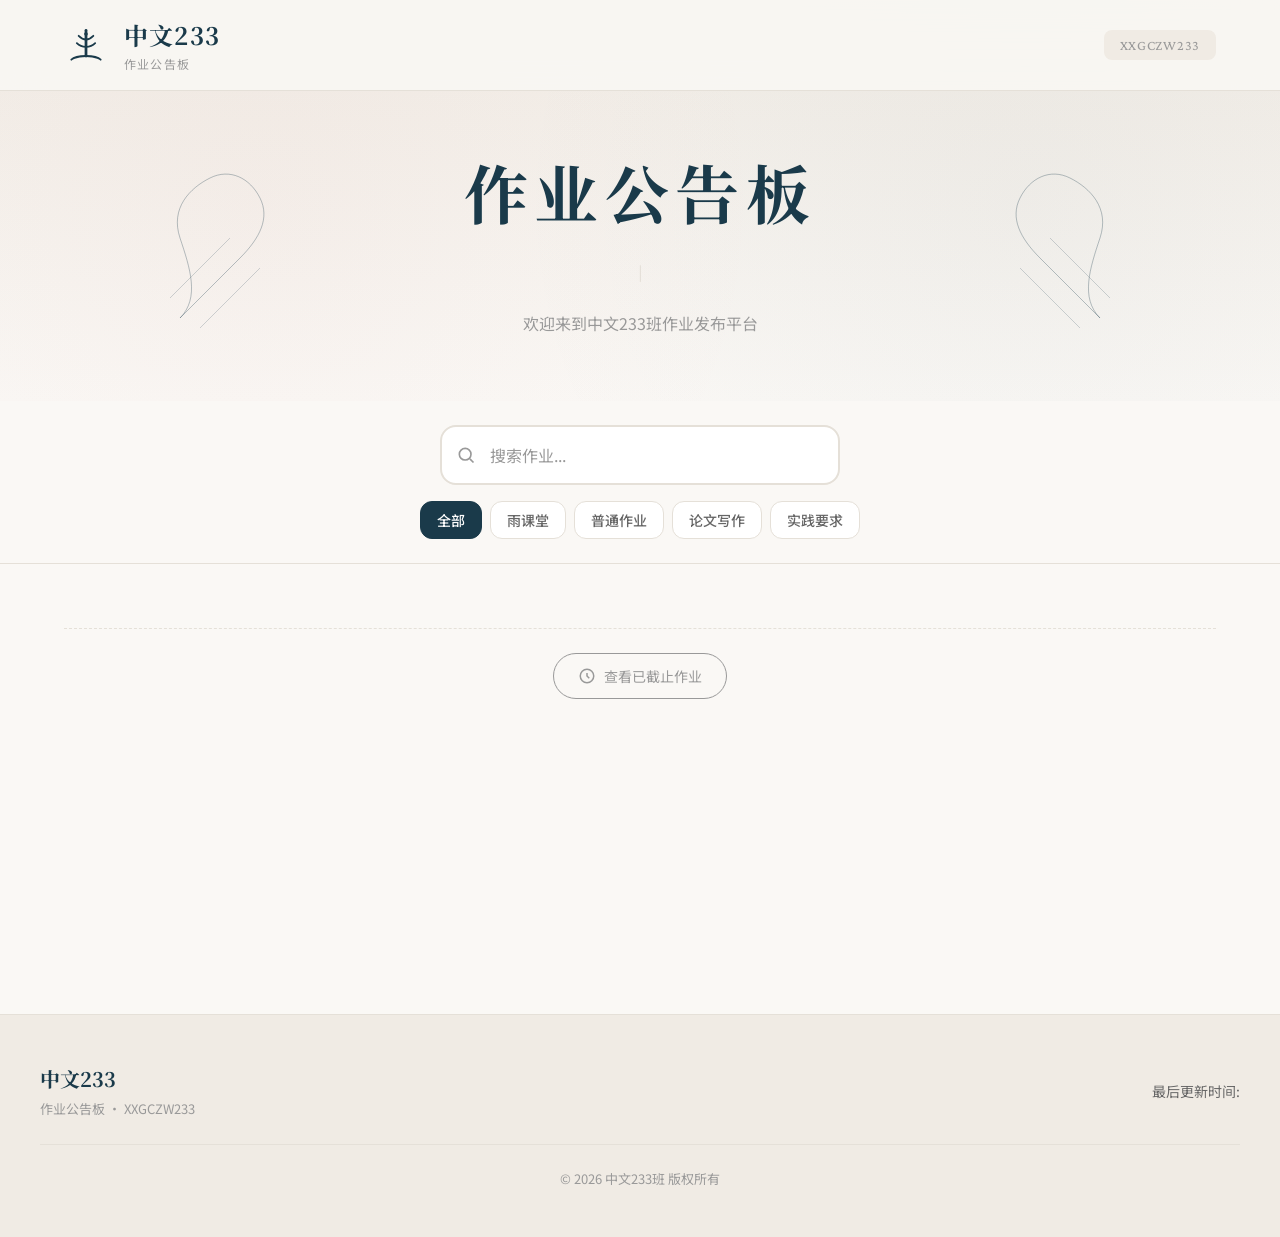
==== index.html @ ffeae6f3 "fix: change second hw014 to hw015 to avoid duplicate ID" ====
<!DOCTYPE html>
<html lang="zh-CN">
<head>
  <meta charset="UTF-8">
  <meta name="viewport" content="width=device-width, initial-scale=1.0">
  <title>作业公告板 | 中文233</title>
  <meta name="description" content="中文233班作业发布平台，欢迎同学们随时查看各科作业">

  <!-- Fonts -->
  <link rel="preconnect" href="https://fonts.googleapis.com">
  <link rel="preconnect" href="https://fonts.gstatic.com" crossorigin>
  <link href="https://fonts.googleapis.com/css2?family=Crimson+Pro:wght@400;600;700&family=Noto+Sans+SC:wght@400;500;700&family=Noto+Serif+SC:wght@400;600;700&display=swap" rel="stylesheet">

  <!-- Styles -->
  <link rel="stylesheet" href="styles.css?v=20260414">
</head>
<body>
  <!-- Header -->
  <header class="header">
    <div class="header-content">
      <div class="logo">
        <svg class="logo-icon" viewBox="0 0 48 48" fill="none" xmlns="http://www.w3.org/2000/svg">
          <path d="M8 40C8 40 12 36 24 36C36 36 40 40 40 40" stroke="currentColor" stroke-width="2" stroke-linecap="round"/>
          <path d="M24 8V36" stroke="currentColor" stroke-width="3" stroke-linecap="round"/>
          <path d="M16 14C16 14 20 18 24 18C28 18 32 14 32 14" stroke="currentColor" stroke-width="2" stroke-linecap="round"/>
          <path d="M14 22C14 22 18 26 24 26C30 26 34 22 34 22" stroke="currentColor" stroke-width="2" stroke-linecap="round"/>
          <circle cx="24" cy="12" r="2" fill="currentColor"/>
        </svg>
        <div class="logo-text">
          <span class="logo-title">中文233</span>
          <span class="logo-subtitle">作业公告板</span>
        </div>
      </div>
      <div class="header-right">
        <span class="site-suffix">XXGCZW233</span>
      </div>
    </div>
  </header>

  <!-- Hero Section -->
  <section class="hero">
    <div class="hero-bg">
      <div class="hero-pattern"></div>
    </div>
    <div class="hero-content">
      <div class="hero-decoration left">
        <svg viewBox="0 0 120 200" fill="none" xmlns="http://www.w3.org/2000/svg">
          <path d="M20 180C40 160 60 140 80 120C100 100 110 80 100 60C90 40 70 30 50 40C30 50 10 70 20 100C30 130 40 160 20 180Z" stroke="currentColor" stroke-width="1" opacity="0.3"/>
          <path d="M40 190C60 170 80 150 100 130" stroke="currentColor" stroke-width="1" opacity="0.2"/>
          <path d="M10 160C30 140 50 120 70 100" stroke="currentColor" stroke-width="1" opacity="0.2"/>
        </svg>
      </div>
      <div class="hero-text">
        <h1 class="hero-title">作业公告板</h1>
        <p class="hero-subtitle">
          <span class="current-date" id="currentDate"></span>
          <span class="divider">|</span>
          <span class="current-weekday" id="currentWeekday"></span>
        </p>
        <p class="hero-welcome">欢迎来到中文233班作业发布平台</p>
      </div>
      <div class="hero-decoration right">
        <svg viewBox="0 0 120 200" fill="none" xmlns="http://www.w3.org/2000/svg">
          <path d="M100 180C80 160 60 140 40 120C20 100 10 80 20 60C30 40 50 30 70 40C90 50 110 70 100 100C90 130 80 160 100 180Z" stroke="currentColor" stroke-width="1" opacity="0.3"/>
          <path d="M80 190C60 170 40 150 20 130" stroke="currentColor" stroke-width="1" opacity="0.2"/>
          <path d="M110 160C90 140 70 120 50 100" stroke="currentColor" stroke-width="1" opacity="0.2"/>
        </svg>
      </div>
    </div>
  </section>

  <!-- Filter Bar -->
  <section class="filter-section">
    <div class="filter-container">
      <div class="search-box">
        <svg class="search-icon" viewBox="0 0 24 24" fill="none" stroke="currentColor" stroke-width="2">
          <circle cx="11" cy="11" r="7"/>
          <path d="M21 21l-4.35-4.35"/>
        </svg>
        <input type="text" id="searchInput" placeholder="搜索作业..." autocomplete="off">
        <button class="search-clear" id="searchClear" aria-label="清除搜索">
          <svg viewBox="0 0 24 24" fill="none" stroke="currentColor" stroke-width="2">
            <path d="M18 6L6 18M6 6l12 12"/>
          </svg>
        </button>
      </div>
      <div class="filter-buttons" id="filterButtons">
        <button class="filter-btn active" data-filter="all">全部</button>
        <button class="filter-btn" data-filter="雨课堂">雨课堂</button>
        <button class="filter-btn" data-filter="普通作业">普通作业</button>
        <button class="filter-btn" data-filter="论文写作">论文写作</button>
        <button class="filter-btn" data-filter="实践要求">实践要求</button>
      </div>
    </div>
  </section>

  <!-- Homework Grid -->
  <main class="main-content">
    <div class="homework-grid" id="homeworkGrid">
      <!-- Homework cards will be injected here -->
    </div>

    <!-- Show Expired Button -->
    <div class="show-expired-container">
      <button class="show-expired-btn" id="showExpiredBtn">
        <svg viewBox="0 0 24 24" fill="none" stroke="currentColor" stroke-width="2">
          <path d="M12 8v4l3 3m6-3a9 9 0 11-18 0 9 9 0 0118 0z"/>
        </svg>
        <span>查看已截止作业</span>
      </button>
    </div>

    <!-- Empty State -->
    <div class="empty-state" id="emptyState" style="display: none;">
      <svg class="empty-illustration" viewBox="0 0 200 200" fill="none" xmlns="http://www.w3.org/2000/svg">
        <circle cx="100" cy="100" r="80" stroke="currentColor" stroke-width="2" opacity="0.2"/>
        <path d="M70 90C70 90 85 80 100 80C115 80 130 90 130 90" stroke="currentColor" stroke-width="2" stroke-linecap="round" opacity="0.4"/>
        <circle cx="75" cy="110" r="5" fill="currentColor" opacity="0.3"/>
        <circle cx="125" cy="110" r="5" fill="currentColor" opacity="0.3"/>
        <path d="M80 140C80 140 90 150 100 150C110 150 120 140 120 140" stroke="currentColor" stroke-width="2" stroke-linecap="round" opacity="0.3"/>
        <path d="M60 70L65 60M140 70L135 60" stroke="currentColor" stroke-width="2" stroke-linecap="round" opacity="0.2"/>
      </svg>
      <h3 class="empty-title">暂无作业</h3>
      <p class="empty-text">当前没有符合筛选条件的作业</p>
    </div>

    <!-- Loading State -->
    <div class="loading-state" id="loadingState">
      <div class="skeleton-grid">
        <div class="skeleton-card"></div>
        <div class="skeleton-card"></div>
        <div class="skeleton-card"></div>
      </div>
    </div>
  </main>

  <!-- Footer -->
  <footer class="footer">
    <div class="footer-content">
      <div class="footer-main">
        <div class="footer-brand">
          <span class="footer-logo">中文233</span>
          <span class="footer-tagline">作业公告板 · XXGCZW233</span>
        </div>
        <div class="footer-info">
          <p>最后更新时间: <span id="lastUpdated"></span></p>
        </div>
      </div>
      <div class="footer-bottom">
        <p>© 2026 中文233班 版权所有</p>
      </div>
    </div>
  </footer>

  <!-- Homework Detail Modal -->
  <div class="modal-overlay" id="modalOverlay">
    <div class="modal" id="homeworkModal">
      <button class="modal-close" id="modalClose" aria-label="关闭">
        <svg viewBox="0 0 24 24" fill="none" stroke="currentColor" stroke-width="2">
          <path d="M18 6L6 18M6 6l12 12"/>
        </svg>
      </button>
      <div class="modal-content" id="modalContent">
        <!-- Modal content will be injected here -->
      </div>
    </div>
  </div>

  <script src="script.js?v=20260526"></script>
</body>
</html>
---- styles.css ----
﻿/* ========================================
   涓枃233鐝綔涓氬叕鍛婃澘 - 鏍峰紡琛?   璁捐鐞嗗康: 澧ㄩ煹涔﹂ 路 鏂颁腑寮忔瀬绠€
   ======================================== */

/* CSS Variables */
:root {
  /* 涓昏壊 - 澧ㄩ潚鑹?*/
  --primary: #1a3a4a;
  --primary-light: #2d5a6b;
  --primary-dark: #0f2a38;

  /* 寮鸿皟鑹?- 鏈辩爞绾?*/
  --accent: #c75555;
  --accent-light: #e07878;
  --accent-dark: #a04545;

  /* 鑳屾櫙鑹?*/
  --bg-primary: #faf8f5;
  --bg-secondary: #f0ebe4;
  --bg-card: #ffffff;
  --bg-dark: #1a1a1a;

  /* 鏂囧瓧鑹?*/
  --text-primary: #2c2c2c;
  --text-secondary: #666666;
  --text-muted: #999999;

  /* 杈规 */
  --border: #e5e0d8;
  --border-dark: #3a3a3a;

  /* 绉戠洰棰滆壊 */
  --subject-chinese: #c75555;
  --subject-math: #4a7c59;
  --subject-english: #5a7c9a;
  --subject-physics: #7c5a7c;
  --subject-chemistry: #7c6a4a;
  --subject-history: #6a5a4a;
  --subject-other: #666666;

  /* 闃村奖 */
  --shadow-sm: 0 2px 8px rgba(0,0,0,0.06);
  --shadow-md: 0 4px 16px rgba(0,0,0,0.08);
  --shadow-lg: 0 8px 32px rgba(0,0,0,0.12);
  --shadow-hover: 0 12px 40px rgba(0,0,0,0.15);

  /* 闂磋窛 */
  --space-xs: 4px;
  --space-sm: 8px;
  --space-md: 16px;
  --space-lg: 24px;
  --space-xl: 32px;
  --space-2xl: 48px;
  --space-3xl: 64px;

  /* 鍦嗚 */
  --radius-sm: 8px;
  --radius-md: 12px;
  --radius-lg: 16px;
  --radius-xl: 24px;

  /* 杩囨浮 */
  --transition-fast: 150ms ease-out;
  --transition-normal: 250ms ease-out;
  --transition-slow: 400ms ease-out;
}

/* Reset & Base */
*, *::before, *::after {
  box-sizing: border-box;
  margin: 0;
  padding: 0;
}

html {
  scroll-behavior: smooth;
}

body {
  font-family: 'Noto Sans SC', 'Crimson Pro', system-ui, sans-serif;
  background: var(--bg-primary);
  color: var(--text-primary);
  line-height: 1.6;
  min-height: 100vh;
  overflow-x: hidden;
}

/* Selection */
::selection {
  background: var(--accent);
  color: white;
}

/* Scrollbar */
::-webkit-scrollbar {
  width: 8px;
  height: 8px;
}

::-webkit-scrollbar-track {
  background: var(--bg-secondary);
}

::-webkit-scrollbar-thumb {
  background: var(--border);
  border-radius: 4px;
}

::-webkit-scrollbar-thumb:hover {
  background: var(--text-muted);
}

/* ========================================
   Header
   ======================================== */

.header {
  position: fixed;
  top: 0;
  left: 0;
  right: 0;
  z-index: 100;
  background: rgba(250, 248, 245, 0.85);
  backdrop-filter: blur(20px);
  -webkit-backdrop-filter: blur(20px);
  border-bottom: 1px solid var(--border);
  transition: var(--transition-normal);
}

.header-content {
  max-width: 1200px;
  margin: 0 auto;
  padding: var(--space-md) var(--space-lg);
  display: flex;
  justify-content: space-between;
  align-items: center;
}

.logo {
  display: flex;
  align-items: center;
  gap: var(--space-md);
}

.logo-icon {
  width: 44px;
  height: 44px;
  color: var(--primary);
}

.logo-text {
  display: flex;
  flex-direction: column;
}

.logo-title {
  font-family: 'Noto Serif SC', serif;
  font-size: 1.5rem;
  font-weight: 700;
  color: var(--primary);
  letter-spacing: 0.05em;
}

.logo-subtitle {
  font-size: 0.75rem;
  color: var(--text-muted);
  letter-spacing: 0.1em;
}

.header-right {
  display: flex;
  align-items: center;
  gap: var(--space-lg);
}

.site-suffix {
  font-family: 'Crimson Pro', serif;
  font-size: 0.875rem;
  color: var(--text-muted);
  background: var(--bg-secondary);
  padding: var(--space-xs) var(--space-md);
  border-radius: var(--radius-sm);
  letter-spacing: 0.05em;
}

/* ========================================
   Hero Section
   ======================================== */

.hero {
  position: relative;
  padding: 140px var(--space-lg) var(--space-3xl);
  overflow: hidden;
}

.hero-bg {
  position: absolute;
  inset: 0;
  background: linear-gradient(180deg, var(--bg-secondary) 0%, var(--bg-primary) 100%);
  z-index: -1;
}

.hero-pattern {
  position: absolute;
  inset: 0;
  background-image:
    radial-gradient(circle at 20% 50%, rgba(199, 85, 85, 0.03) 0%, transparent 50%),
    radial-gradient(circle at 80% 50%, rgba(26, 58, 74, 0.03) 0%, transparent 50%);
}

.hero-content {
  max-width: 800px;
  margin: 0 auto;
  text-align: center;
  position: relative;
}

.hero-decoration {
  position: absolute;
  top: 50%;
  transform: translateY(-50%);
  width: 120px;
  height: 200px;
  color: var(--primary);
}

.hero-decoration.left {
  left: -80px;
}

.hero-decoration.right {
  right: -80px;
}

.hero-decoration svg {
  width: 100%;
  height: 100%;
}

.hero-text {
  animation: fadeInUp 0.8s ease-out;
}

.hero-title {
  font-family: 'Noto Serif SC', serif;
  font-size: clamp(2.5rem, 8vw, 4rem);
  font-weight: 700;
  color: var(--primary);
  margin-bottom: var(--space-md);
  letter-spacing: 0.1em;
}

.hero-subtitle {
  font-family: 'Crimson Pro', serif;
  font-size: 1.125rem;
  color: var(--text-secondary);
  margin-bottom: var(--space-lg);
  display: flex;
  justify-content: center;
  align-items: center;
  gap: var(--space-md);
}

.hero-subtitle .divider {
  color: var(--border);
}

.hero-welcome {
  font-size: 1rem;
  color: var(--text-muted);
  animation: fadeInUp 0.8s ease-out 0.2s both;
}

/* ========================================
   Filter Section
   ======================================== */

.filter-section {
  position: sticky;
  top: 73px;
  z-index: 50;
  background: var(--bg-primary);
  padding: var(--space-lg);
  border-bottom: 1px solid var(--border);
}

.filter-container {
  max-width: 1200px;
  margin: 0 auto;
  display: flex;
  flex-direction: column;
  gap: var(--space-md);
}

.search-box {
  position: relative;
  max-width: 400px;
  margin: 0 auto;
  width: 100%;
}

.search-icon {
  position: absolute;
  left: var(--space-md);
  top: 50%;
  transform: translateY(-50%);
  width: 20px;
  height: 20px;
  color: var(--text-muted);
  pointer-events: none;
}

.search-box input {
  width: 100%;
  padding: var(--space-md) var(--space-2xl) var(--space-md) var(--space-2xl);
  font-family: inherit;
  font-size: 1rem;
  border: 2px solid var(--border);
  border-radius: var(--radius-lg);
  background: var(--bg-card);
  color: var(--text-primary);
  transition: var(--transition-normal);
}

.search-box input:focus {
  outline: none;
  border-color: var(--primary-light);
  box-shadow: 0 0 0 4px rgba(26, 58, 74, 0.1);
}

.search-box input::placeholder {
  color: var(--text-muted);
}

.search-clear {
  position: absolute;
  right: var(--space-sm);
  top: 50%;
  transform: translateY(-50%);
  width: 32px;
  height: 32px;
  border: none;
  background: transparent;
  color: var(--text-muted);
  cursor: pointer;
  opacity: 0;
  visibility: hidden;
  transition: var(--transition-fast);
  display: flex;
  align-items: center;
  justify-content: center;
}

.search-clear.visible {
  opacity: 1;
  visibility: visible;
}

.search-clear:hover {
  color: var(--text-primary);
}

.search-clear svg {
  width: 18px;
  height: 18px;
}

.filter-buttons {
  display: flex;
  flex-wrap: wrap;
  justify-content: center;
  gap: var(--space-sm);
}

.filter-btn {
  padding: var(--space-sm) var(--space-md);
  font-family: inherit;
  font-size: 0.875rem;
  font-weight: 500;
  border: 1px solid var(--border);
  border-radius: var(--radius-md);
  background: var(--bg-card);
  color: var(--text-secondary);
  cursor: pointer;
  transition: var(--transition-normal);
}

.filter-btn:hover {
  border-color: var(--primary-light);
  color: var(--primary);
  background: rgba(26, 58, 74, 0.03);
}

.filter-btn.active {
  background: var(--primary);
  border-color: var(--primary);
  color: white;
}

.filter-btn.active:hover {
  background: var(--primary-light);
  border-color: var(--primary-light);
  color: white;
}

/* Show Expired Button */
.show-expired-container {
  display: flex;
  justify-content: center;
  margin-top: var(--space-xl);
  padding-top: var(--space-lg);
  border-top: 1px dashed var(--border);
}

.show-expired-btn {
  display: flex;
  align-items: center;
  gap: 8px;
  padding: 12px 24px;
  background: transparent;
  border: 1px solid var(--text-muted);
  border-radius: 24px;
  color: var(--text-muted);
  font-size: 14px;
  font-family: inherit;
  cursor: pointer;
  transition: all 0.25s ease;
}

.show-expired-btn svg {
  width: 18px;
  height: 18px;
}

.show-expired-btn:hover {
  background: var(--bg-secondary);
  border-color: var(--text-secondary);
  color: var(--text-primary);
}

.show-expired-btn.active {
  background: var(--accent);
  border-color: var(--accent);
  color: white;
}

.show-expired-btn.active:hover {
  background: var(--accent-dark);
  border-color: var(--accent-dark);
}

/* ========================================
   Main Content
   ======================================== */

.main-content {
  max-width: 1200px;
  margin: 0 auto;
  padding: var(--space-xl) var(--space-lg) var(--space-3xl);
  min-height: 50vh;
}

/* Homework Grid */
.homework-grid {
  display: grid;
  grid-template-columns: repeat(auto-fill, minmax(340px, 1fr));
  gap: var(--space-lg);
}

/* Homework Card */
.homework-card {
  background: var(--bg-card);
  border-radius: var(--radius-lg);
  box-shadow: var(--shadow-sm);
  border: 1px solid var(--border);
  overflow: hidden;
  cursor: pointer;
  transition: var(--transition-normal);
  animation: cardEnter 0.5s ease-out backwards;
}

.homework-card:hover {
  transform: translateY(-4px);
  box-shadow: var(--shadow-hover);
  border-color: transparent;
}

.homework-card.expired {
  opacity: 0.7;
}

.homework-card.expired:hover {
  transform: none;
  box-shadow: var(--shadow-sm);
}

.card-accent {
  height: 4px;
  background: var(--subject-color, var(--subject-other));
}

.card-content {
  padding: var(--space-lg);
}

.card-header {
  display: flex;
  justify-content: space-between;
  align-items: flex-start;
  margin-bottom: var(--space-md);
  gap: var(--space-md);
}

.subject-tag {
  display: inline-flex;
  align-items: center;
  padding: var(--space-xs) var(--space-sm);
  font-size: 0.75rem;
  font-weight: 600;
  border-radius: var(--radius-sm);
  background: var(--subject-bg, var(--bg-secondary));
  color: var(--subject-color, var(--text-secondary));
  text-transform: uppercase;
  letter-spacing: 0.05em;
}

.card-status {
  font-size: 0.75rem;
  padding: var(--space-xs) var(--space-sm);
  border-radius: var(--radius-sm);
  font-weight: 500;
}

.card-status.active {
  background: rgba(74, 124, 89, 0.1);
  color: var(--subject-math);
}

.card-status.expired {
  background: rgba(102, 102, 102, 0.1);
  color: var(--text-muted);
}

.card-title {
  font-family: 'Noto Serif SC', serif;
  font-size: 1.25rem;
  font-weight: 600;
  color: var(--text-primary);
  margin-bottom: var(--space-sm);
  line-height: 1.4;
}

.card-description {
  font-size: 0.9375rem;
  color: var(--text-secondary);
  line-height: 1.6;
  margin-bottom: var(--space-lg);
  display: -webkit-box;
  -webkit-line-clamp: 2;
  -webkit-box-orient: vertical;
  overflow: hidden;
}

.card-footer {
  display: flex;
  justify-content: space-between;
  align-items: center;
  padding-top: var(--space-md);
  border-top: 1px solid var(--border);
}

.card-date {
  display: flex;
  flex-direction: column;
  gap: 2px;
}

.date-label {
  font-size: 0.6875rem;
  color: var(--text-muted);
  text-transform: uppercase;
  letter-spacing: 0.05em;
}

.date-value {
  font-size: 0.875rem;
  color: var(--text-secondary);
  font-family: 'Crimson Pro', serif;
}

.card-countdown {
  text-align: right;
}

.countdown-value {
  font-family: 'Crimson Pro', serif;
  font-size: 1.25rem;
  font-weight: 600;
  color: var(--accent);
}

.countdown-label {
  font-size: 0.6875rem;
  color: var(--text-muted);
}

.countdown-value.urgent {
  color: var(--accent);
  animation: pulse 2s infinite;
}

/* Expired card overlay */
.card-expired-overlay {
  position: absolute;
  top: var(--space-md);
  right: var(--space-md);
  background: var(--text-muted);
  color: white;
  font-size: 0.6875rem;
  font-weight: 600;
  padding: var(--space-xs) var(--space-sm);
  border-radius: var(--radius-sm);
  text-transform: uppercase;
  letter-spacing: 0.05em;
}

.homework-card {
  position: relative;
}

/* ========================================
   Empty State
   ======================================== */

.empty-state {
  text-align: center;
  padding: var(--space-3xl) var(--space-lg);
}

.empty-illustration {
  width: 160px;
  height: 160px;
  color: var(--text-muted);
  margin-bottom: var(--space-lg);
}

.empty-title {
  font-family: 'Noto Serif SC', serif;
  font-size: 1.5rem;
  color: var(--text-primary);
  margin-bottom: var(--space-sm);
}

.empty-text {
  color: var(--text-muted);
  font-size: 1rem;
}

/* ========================================
   Loading State
   ======================================== */

.loading-state {
  display: none;
}

.loading-state.visible {
  display: block;
}

.skeleton-grid {
  display: grid;
  grid-template-columns: repeat(auto-fill, minmax(340px, 1fr));
  gap: var(--space-lg);
}

.skeleton-card {
  height: 220px;
  background: linear-gradient(
    90deg,
    var(--bg-secondary) 0%,
    var(--bg-card) 50%,
    var(--bg-secondary) 100%
  );
  background-size: 200% 100%;
  animation: shimmer 1.5s infinite;
  border-radius: var(--radius-lg);
}

/* ========================================
   Modal
   ======================================== */

.modal-overlay {
  position: fixed;
  inset: 0;
  background: rgba(0, 0, 0, 0.5);
  backdrop-filter: blur(4px);
  z-index: 200;
  display: flex;
  align-items: center;
  justify-content: center;
  padding: var(--space-lg);
  opacity: 0;
  visibility: hidden;
  transition: var(--transition-normal);
}

.modal-overlay.visible {
  opacity: 1;
  visibility: visible;
}

.modal {
  background: var(--bg-card);
  border-radius: var(--radius-xl);
  max-width: 640px;
  width: 100%;
  max-height: 85vh;
  overflow-y: auto;
  position: relative;
  transform: translateY(20px) scale(0.95);
  transition: var(--transition-normal);
}

.modal-overlay.visible .modal {
  transform: translateY(0) scale(1);
}

.modal-close {
  position: absolute;
  top: var(--space-md);
  right: var(--space-md);
  width: 40px;
  height: 40px;
  border: none;
  background: var(--bg-secondary);
  border-radius: 50%;
  color: var(--text-secondary);
  cursor: pointer;
  transition: var(--transition-fast);
  display: flex;
  align-items: center;
  justify-content: center;
  z-index: 10;
}

.modal-close:hover {
  background: var(--border);
  color: var(--text-primary);
}

.modal-close svg {
  width: 20px;
  height: 20px;
}

.modal-accent {
  height: 6px;
  background: var(--subject-color, var(--subject-other));
}

.modal-content {
  padding: var(--space-xl);
}

.modal-header {
  margin-bottom: var(--space-xl);
}

.modal-subject {
  display: inline-flex;
  align-items: center;
  padding: var(--space-sm) var(--space-md);
  font-size: 0.8125rem;
  font-weight: 600;
  border-radius: var(--radius-md);
  background: var(--subject-bg, var(--bg-secondary));
  color: var(--subject-color, var(--text-secondary));
  text-transform: uppercase;
  letter-spacing: 0.05em;
  margin-bottom: var(--space-md);
}

.modal-title {
  font-family: 'Noto Serif SC', serif;
  font-size: 1.75rem;
  font-weight: 700;
  color: var(--text-primary);
  line-height: 1.3;
  margin-bottom: var(--space-md);
}

.modal-meta {
  display: flex;
  flex-wrap: wrap;
  gap: var(--space-lg);
}

.modal-meta-item {
  display: flex;
  flex-direction: column;
  gap: 2px;
}

.modal-meta-label {
  font-size: 0.6875rem;
  color: var(--text-muted);
  text-transform: uppercase;
  letter-spacing: 0.05em;
}

.modal-meta-value {
  font-family: 'Crimson Pro', serif;
  font-size: 1rem;
  color: var(--text-secondary);
}

.modal-description {
  font-size: 1.0625rem;
  color: var(--text-secondary);
  line-height: 1.8;
  margin-bottom: var(--space-xl);
}

.modal-description p {
  margin-bottom: var(--space-md);
}

.modal-description p:last-child {
  margin-bottom: 0;
}

/* ========================================
   Footer
   ======================================== */

.footer {
  background: var(--bg-secondary);
  border-top: 1px solid var(--border);
  padding: var(--space-2xl) var(--space-lg);
  margin-top: auto;
}

.footer-content {
  max-width: 1200px;
  margin: 0 auto;
}

.footer-main {
  display: flex;
  justify-content: space-between;
  align-items: center;
  margin-bottom: var(--space-lg);
  padding-bottom: var(--space-lg);
  border-bottom: 1px solid var(--border);
}

.footer-brand {
  display: flex;
  flex-direction: column;
  gap: var(--space-xs);
}

.footer-logo {
  font-family: 'Noto Serif SC', serif;
  font-size: 1.25rem;
  font-weight: 700;
  color: var(--primary);
}

.footer-tagline {
  font-size: 0.8125rem;
  color: var(--text-muted);
}

.footer-info {
  font-size: 0.875rem;
  color: var(--text-secondary);
}

.footer-bottom {
  text-align: center;
}

.footer-bottom p {
  font-size: 0.8125rem;
  color: var(--text-muted);
}

/* ========================================
   Animations
   ======================================== */

@keyframes fadeInUp {
  from {
    opacity: 0;
    transform: translateY(20px);
  }
  to {
    opacity: 1;
    transform: translateY(0);
  }
}

@keyframes cardEnter {
  from {
    opacity: 0;
    transform: translateY(30px);
  }
  to {
    opacity: 1;
    transform: translateY(0);
  }
}

@keyframes shimmer {
  0% {
    background-position: 200% 0;
  }
  100% {
    background-position: -200% 0;
  }
}

@keyframes pulse {
  0%, 100% {
    opacity: 1;
  }
  50% {
    opacity: 0.6;
  }
}

/* ========================================
   Responsive
   ======================================== */

@media (max-width: 768px) {
  .header-content {
    padding: var(--space-sm) var(--space-md);
  }

  .logo-icon {
    width: 36px;
    height: 36px;
  }

  .logo-title {
    font-size: 1.25rem;
  }

  .site-suffix {
    display: none;
  }

  .hero {
    padding: 120px var(--space-md) var(--space-2xl);
  }

  .hero-decoration {
    display: none;
  }

  .hero-title {
    font-size: 2rem;
  }

  .filter-section {
    top: 61px;
  }

  .filter-btn {
    padding: var(--space-xs) var(--space-sm);
    font-size: 0.8125rem;
  }

  .main-content {
    padding: var(--space-lg) var(--space-md) var(--space-2xl);
  }

  .homework-grid {
    grid-template-columns: 1fr;
  }

  .modal {
    max-height: 90vh;
    border-radius: var(--radius-lg) var(--radius-lg) 0 0;
    margin-top: auto;
  }

  .modal-content {
    padding: var(--space-lg);
  }

  .modal-title {
    font-size: 1.5rem;
  }

  .footer-main {
    flex-direction: column;
    gap: var(--space-md);
    text-align: center;
  }
}

@media (max-width: 480px) {
  .filter-buttons {
    gap: var(--space-xs);
  }

  .filter-btn {
    padding: 6px var(--space-sm);
    font-size: 0.75rem;
    border-radius: var(--radius-sm);
  }
}


/* AI Prompt Code Block */
.prompt-label {
  display: none;
}

.prompt-code {
  background: #1e1e1e;
  border: 1px solid #333;
  border-radius: 8px;
  padding: 0;
  margin: 0 0 16px 0;
  overflow: hidden;
}

.prompt-header {
  display: flex;
  justify-content: flex-end;
  align-items: center;
  padding: 0;
  background: #252525;
  height: 36px;
  border-bottom: 1px solid #333;
}

.prompt-code code {
  display: block;
  padding: 12px 16px;
  font-family: 'SF Mono', Monaco, 'Cascadia Code', 'Segoe UI Mono', 'Roboto Mono', Consolas, 'Courier New', monospace;
  color: #aaa;
  font-size: 12px;
  line-height: 1.6;
  white-space: pre-wrap;
  word-break: break-all;
  overflow-x: auto;
}

/* Copy Button - VS Code style, blends into header */
.copy-prompt-btn {
  display: inline-flex;
  align-items: center;
  gap: 5px;
  margin-right: 12px;
  padding: 4px 10px;
  background: transparent;
  color: #6b6b6b;
  border: none;
  border-radius: 4px;
  font-size: 11px;
  font-family: -apple-system, BlinkMacSystemFont, 'Segoe UI', sans-serif;
  font-weight: 500;
  cursor: pointer;
  transition: all 0.12s;
}

.copy-prompt-btn:hover {
  color: #c0c0c0;
  background: rgba(255,255,255,0.08);
}

.copy-prompt-btn:active {
  background: rgba(255,255,255,0.04);
}

.copy-prompt-btn svg {
  width: 13px;
  height: 13px;
  opacity: 0.7;
}

/* Toast animation */
@keyframes fadeIn {
  from { opacity: 0; transform: translateX(-50%) translateY(10px); }
  to { opacity: 1; transform: translateX(-50%) translateY(0); }
}
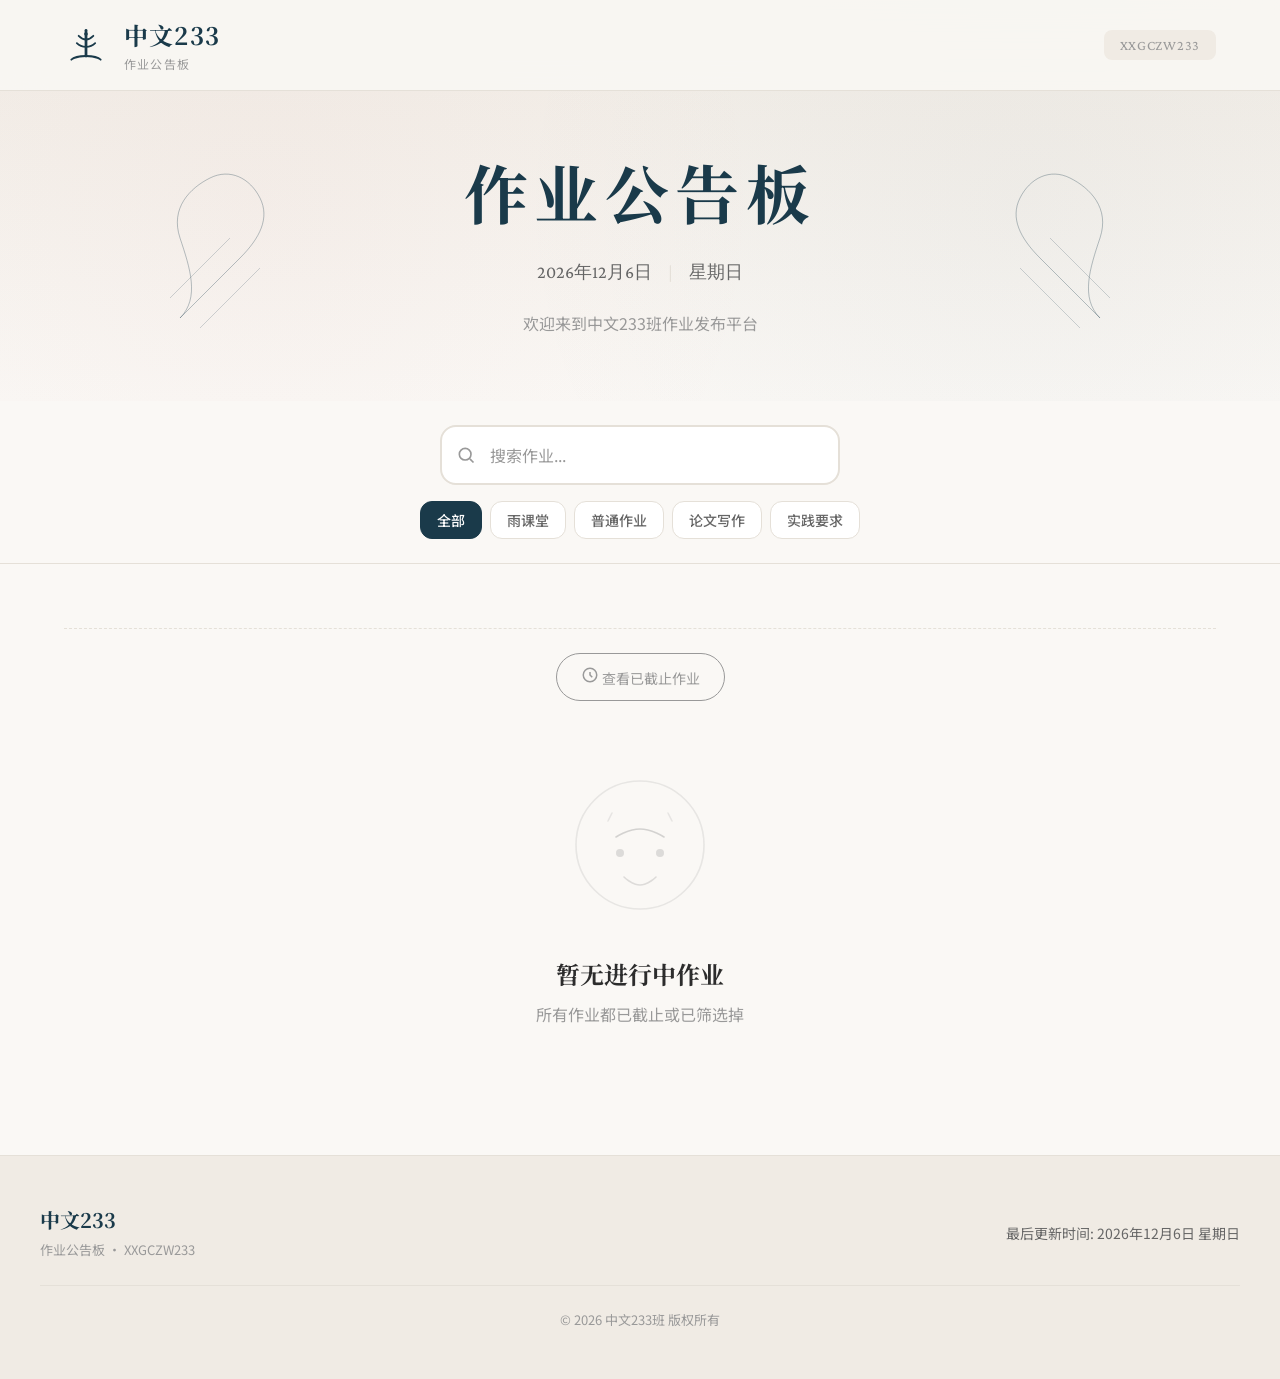
==== commit 252d5503: "style: 添加AI提示词代码框黑色样式，更新缓存版本号" ====
--- a/index.html
+++ b/index.html
@@ -12,7 +12,7 @@
   <link href="https://fonts.googleapis.com/css2?family=Crimson+Pro:wght@400;600;700&family=Noto+Sans+SC:wght@400;500;700&family=Noto+Serif+SC:wght@400;600;700&display=swap" rel="stylesheet">
 
   <!-- Styles -->
-  <link rel="stylesheet" href="styles.css?v=20260414">
+  <link rel="stylesheet" href="styles.css?v=20260528">
 </head>
 <body>
   <!-- Header -->
@@ -166,6 +166,6 @@
     </div>
   </div>
 
-  <script src="script.js?v=20260526"></script>
+  <script src="script.js?v=20260528"></script>
 </body>
 </html>
--- a/styles.css
+++ b/styles.css
@@ -831,6 +831,34 @@
   margin-bottom: 0;
 }
 
+/* AI Prompt Code Block */
+.ai-prompt-section {
+  margin-top: var(--space-lg);
+  border-radius: 8px;
+  overflow: hidden;
+}
+
+.ai-prompt-text {
+  background: #1e1e1e;
+  color: #d4d4d4;
+  padding: var(--space-lg);
+  border-radius: 8px;
+  font-family: 'Consolas', 'Monaco', 'Courier New', monospace;
+  font-size: 0.875rem;
+  line-height: 1.6;
+  overflow-x: auto;
+  white-space: pre-wrap;
+  word-break: break-word;
+  margin: 0;
+}
+
+.ai-prompt-text code {
+  background: none;
+  padding: 0;
+  border-radius: 0;
+  color: inherit;
+}
+
 /* ========================================
    Footer
    ======================================== */
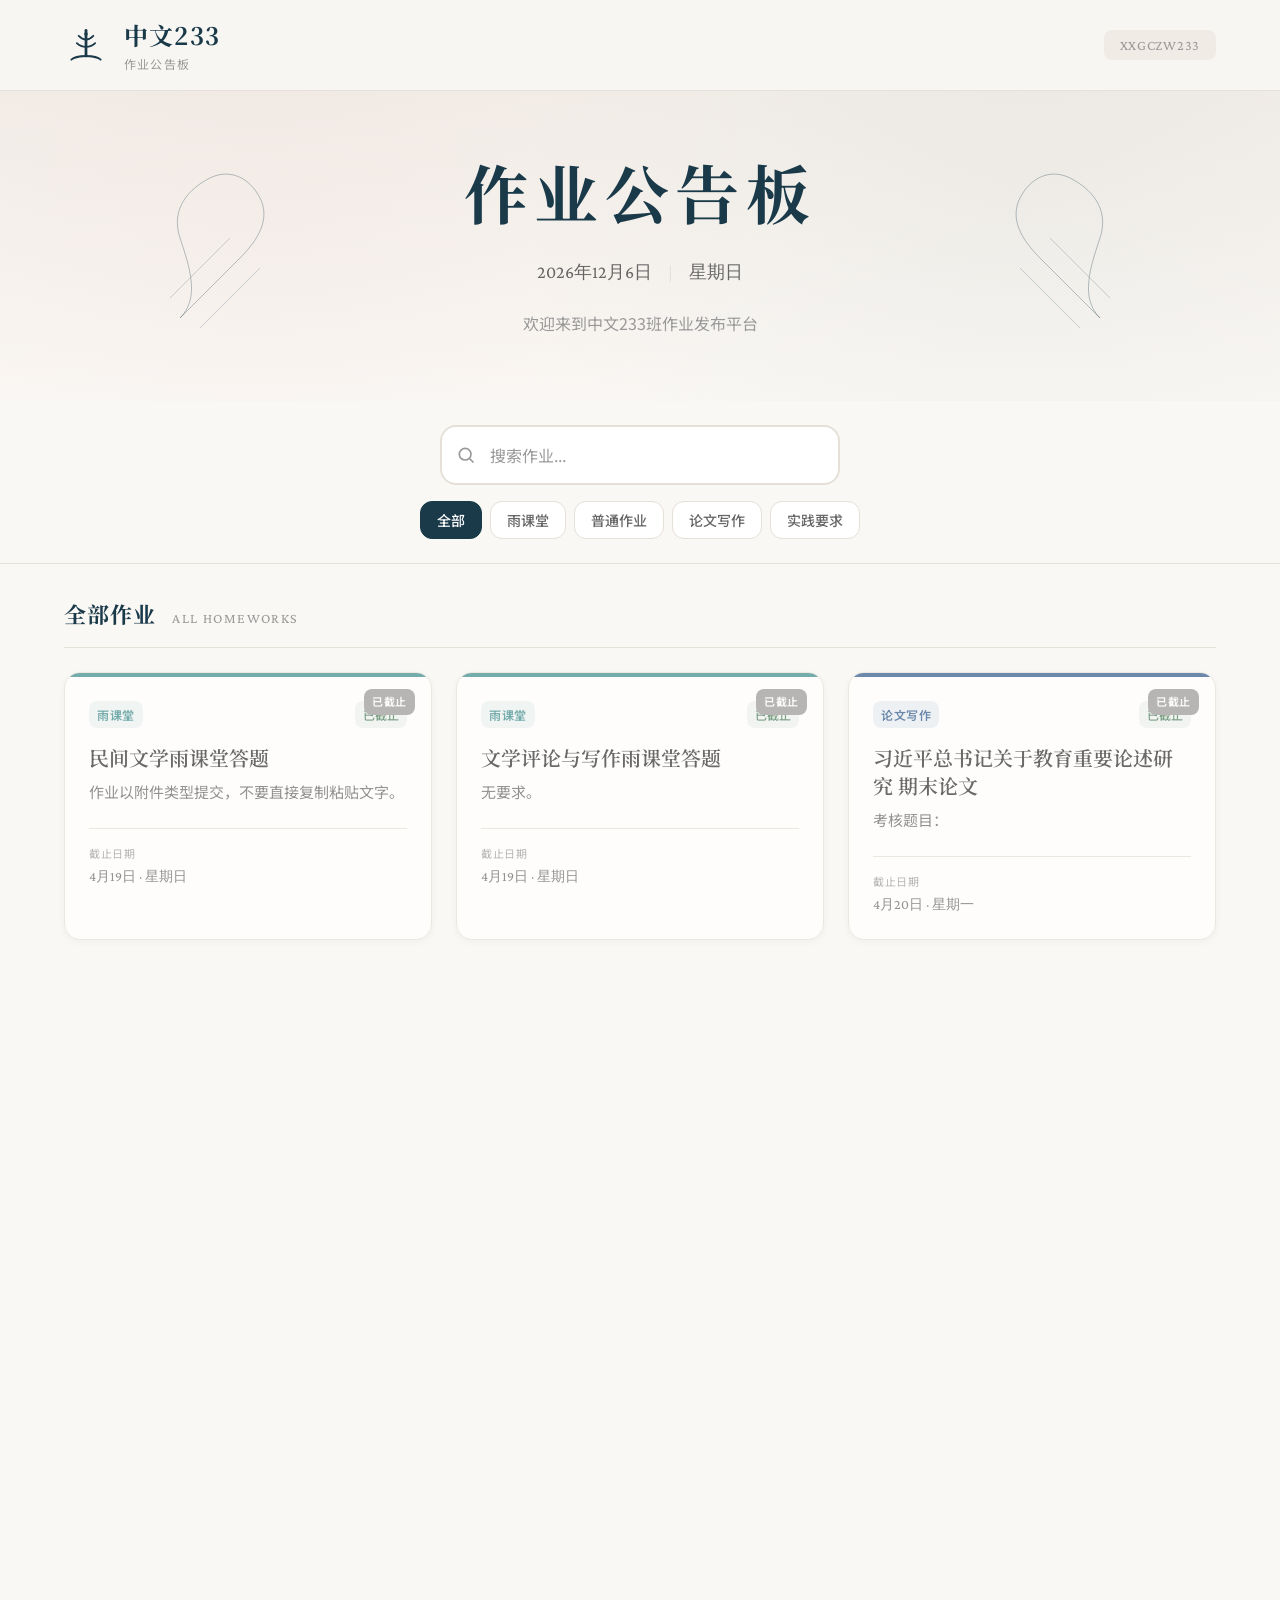
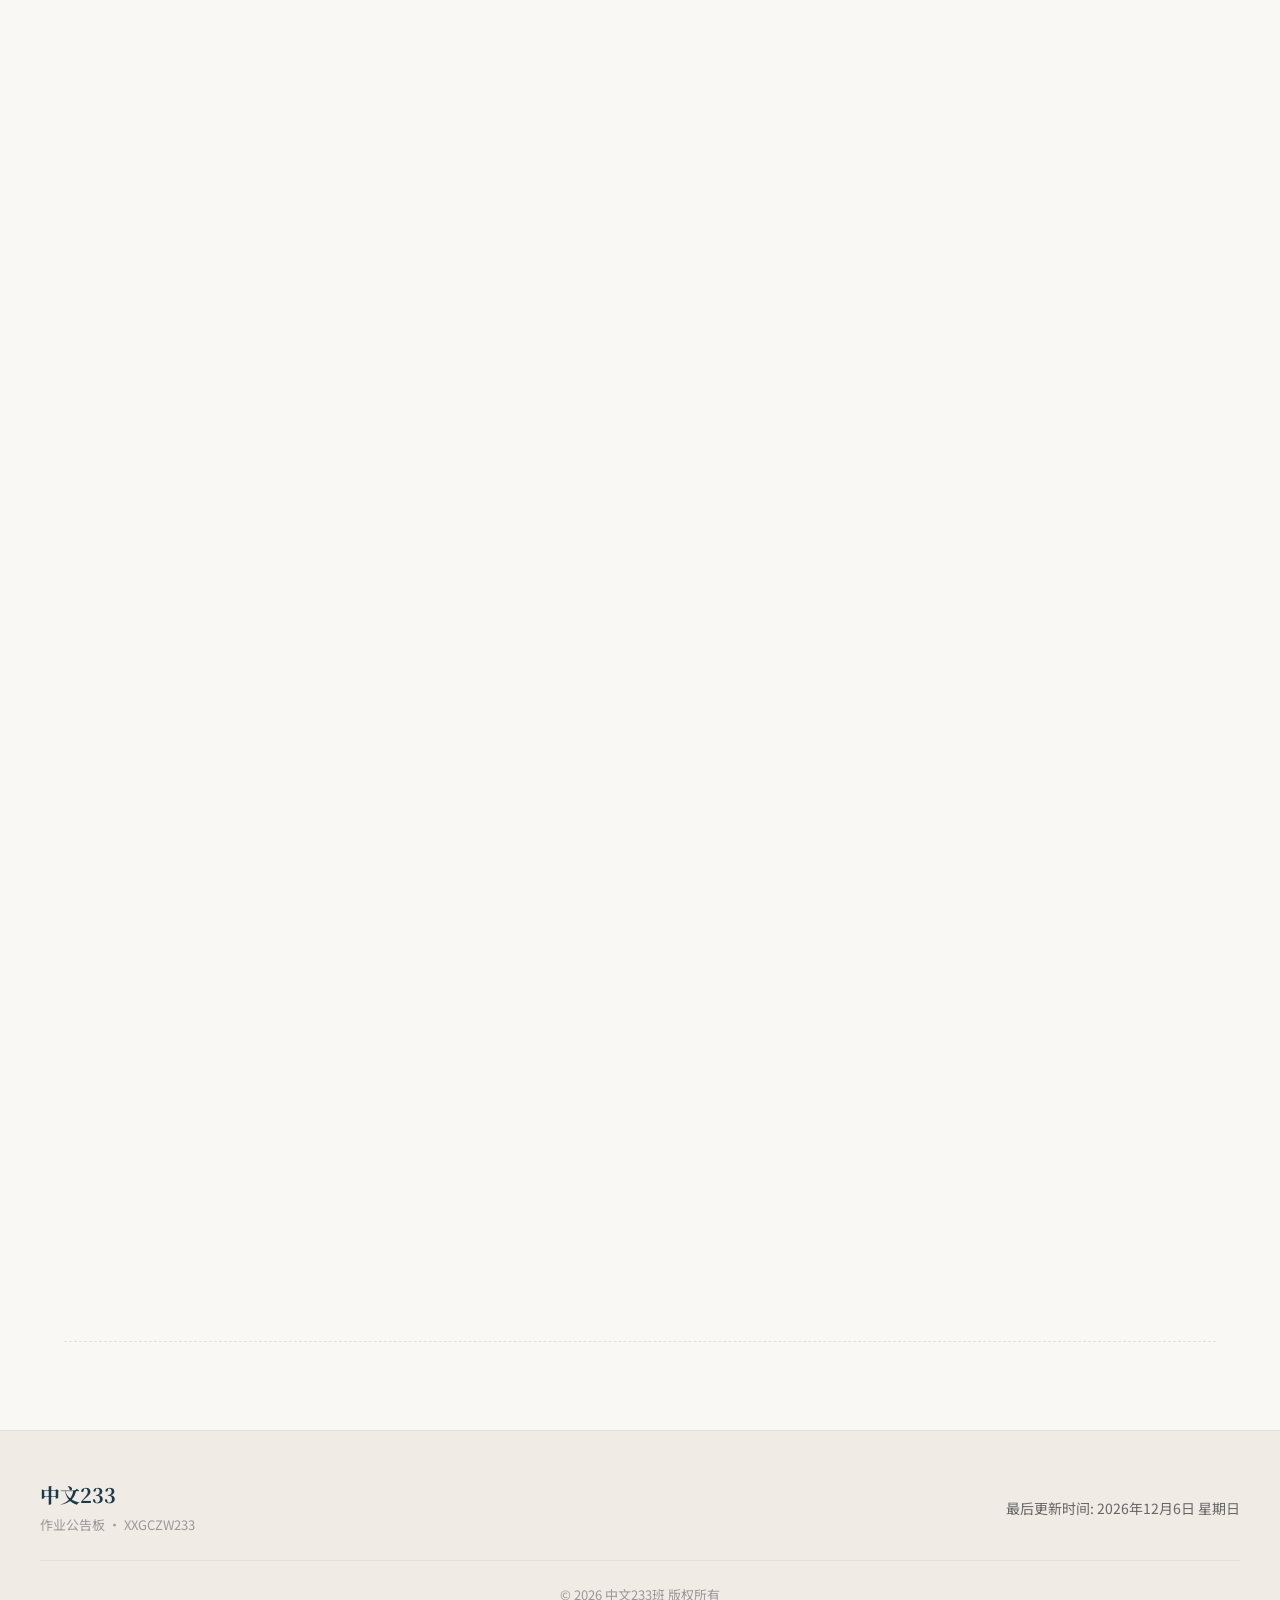
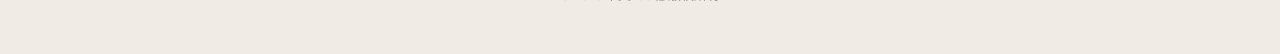
==== commit f5cc3580: "feat: 添加近期截止作业区，全部作业按截止日期升序排序 - 新增「近期截止」区，桌面显示 6 个（3 列 × 2 行），移动端仅显示 2 个 - 全部作业区按 dueDate 升序排序：未过期在前" ====
--- a/index.html
+++ b/index.html
@@ -12,7 +12,7 @@
   <link href="https://fonts.googleapis.com/css2?family=Crimson+Pro:wght@400;600;700&family=Noto+Sans+SC:wght@400;500;700&family=Noto+Serif+SC:wght@400;600;700&display=swap" rel="stylesheet">
 
   <!-- Styles -->
-  <link rel="stylesheet" href="styles.css?v=20260528">
+  <link rel="stylesheet" href="styles.css?v=20260528b">
 </head>
 <body>
   <!-- Header -->
@@ -96,9 +96,27 @@
 
   <!-- Homework Grid -->
   <main class="main-content">
-    <div class="homework-grid" id="homeworkGrid">
-      <!-- Homework cards will be injected here -->
-    </div>
+    <!-- Recent Upcoming Homework -->
+    <section class="recent-section" id="recentSection">
+      <div class="section-title">
+        <span class="section-title-zh">近期截止</span>
+        <span class="section-title-en">Upcoming Deadlines</span>
+      </div>
+      <div class="recent-grid" id="recentGrid">
+        <!-- Recent homework cards will be injected here -->
+      </div>
+    </section>
+
+    <!-- All Homework -->
+    <section class="all-section">
+      <div class="section-title">
+        <span class="section-title-zh">全部作业</span>
+        <span class="section-title-en">All Homeworks</span>
+      </div>
+      <div class="homework-grid" id="homeworkGrid">
+        <!-- Homework cards will be injected here -->
+      </div>
+    </section>
 
     <!-- Show Expired Button -->
     <div class="show-expired-container">
@@ -166,6 +184,6 @@
     </div>
   </div>
 
-  <script src="script.js?v=20260528"></script>
+  <script src="script.js?v=20260528c"></script>
 </body>
 </html>
--- a/styles.css
+++ b/styles.css
@@ -464,6 +464,43 @@
 .homework-grid {
   display: grid;
   grid-template-columns: repeat(auto-fill, minmax(340px, 1fr));
+  gap: var(--space-lg);
+}
+
+/* Section Title */
+.section-title {
+  display: flex;
+  align-items: baseline;
+  gap: var(--space-md);
+  margin-bottom: var(--space-lg);
+  padding-bottom: var(--space-md);
+  border-bottom: 1px solid var(--border);
+}
+
+.section-title-zh {
+  font-family: 'Noto Serif SC', serif;
+  font-size: 1.375rem;
+  font-weight: 700;
+  color: var(--primary);
+  letter-spacing: 0.05em;
+}
+
+.section-title-en {
+  font-family: 'Crimson Pro', serif;
+  font-size: 0.875rem;
+  color: var(--text-muted);
+  letter-spacing: 0.1em;
+  text-transform: uppercase;
+}
+
+/* Recent Section */
+.recent-section {
+  margin-bottom: var(--space-3xl);
+}
+
+.recent-grid {
+  display: grid;
+  grid-template-columns: repeat(3, 1fr);
   gap: var(--space-lg);
 }
 
@@ -833,15 +870,37 @@
 
 /* AI Prompt Code Block */
 .ai-prompt-section {
+  position: relative;
   margin-top: var(--space-lg);
   border-radius: 8px;
   overflow: hidden;
+}
+
+.ai-prompt-section .copy-prompt-btn {
+  position: absolute;
+  top: 12px;
+  right: 12px;
+  z-index: 10;
+  background: #953939;
+  color: #fff;
+  padding: 6px 12px;
+  border-radius: 4px;
+  font-size: 12px;
+}
+
+.ai-prompt-section .copy-prompt-btn:hover {
+  background: #b54444;
+}
+
+.ai-prompt-section .copy-prompt-btn:active {
+  background: #7a2e2e;
 }
 
 .ai-prompt-text {
   background: #1e1e1e;
   color: #d4d4d4;
   padding: var(--space-lg);
+  padding-top: 50px;
   border-radius: 8px;
   font-family: 'Consolas', 'Monaco', 'Courier New', monospace;
   font-size: 0.875rem;
@@ -1009,6 +1068,14 @@
 
   .homework-grid {
     grid-template-columns: 1fr;
+  }
+
+  .recent-grid {
+    grid-template-columns: 1fr;
+  }
+
+  .recent-grid .homework-card:nth-child(n+3) {
+    display: none;
   }
 
   .modal {
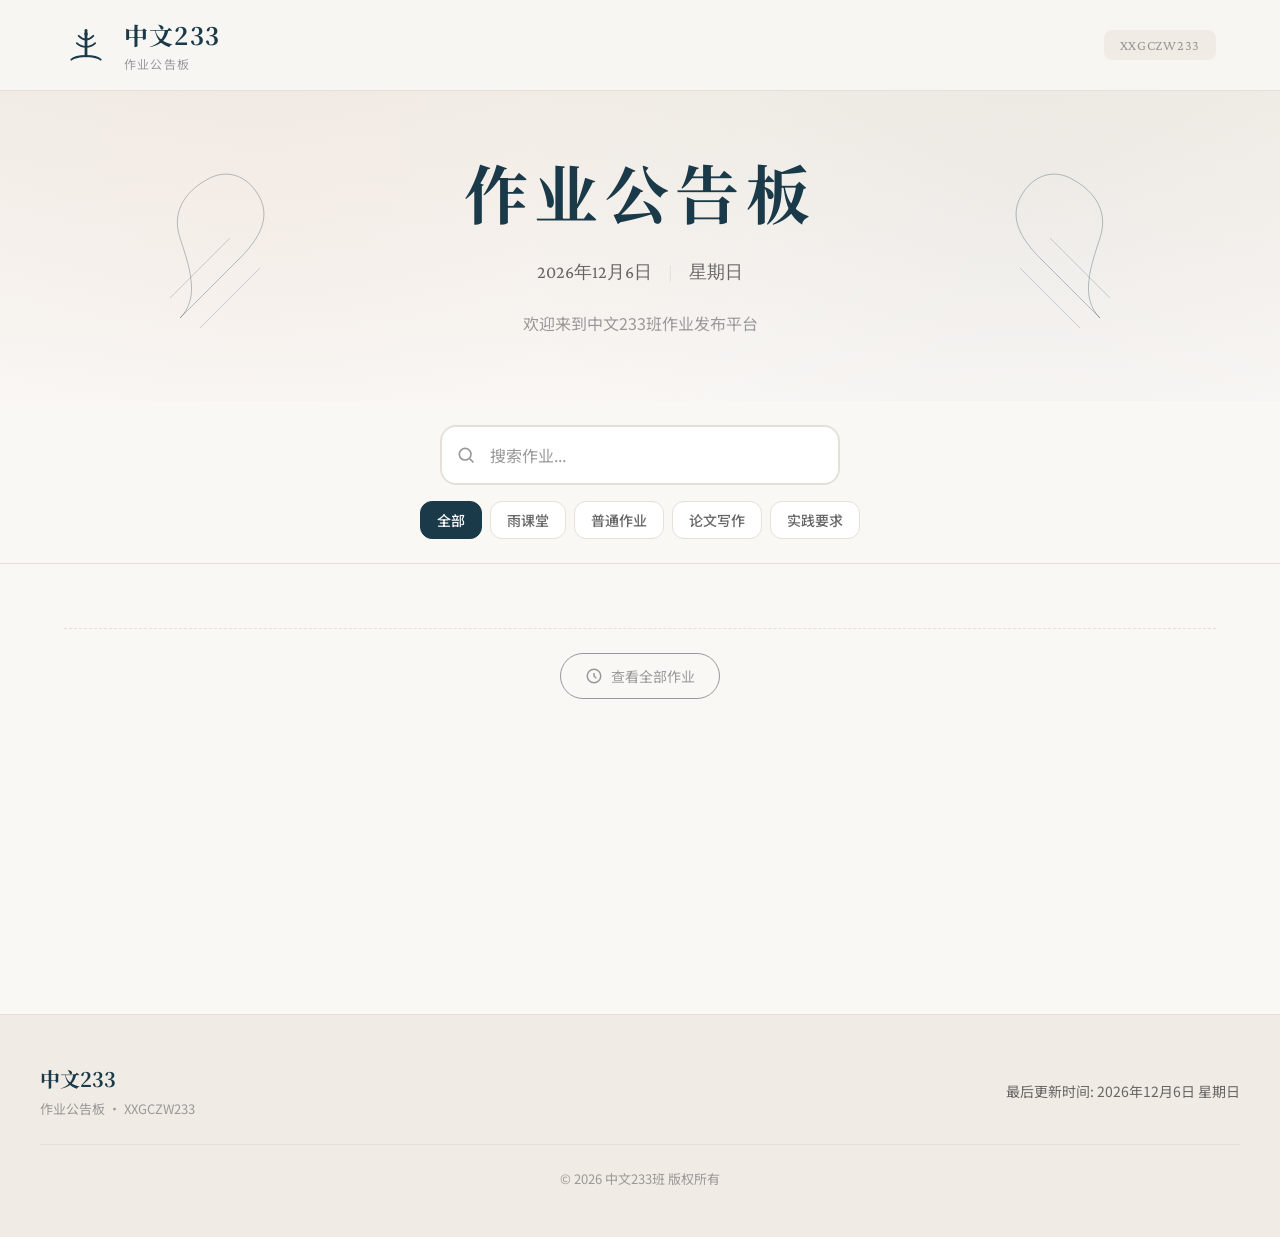
==== commit 242f911f: "fix: 查看全部作业按钮改为 toggle，默认只显示近期 2 行 - 默认状态：仅显示「近期截止」区（约 6 个 / 移动端 2 个） - 点击「查看全部作业」按钮：展开全部作业区，按钮文字变为「" ====
--- a/index.html
+++ b/index.html
@@ -107,8 +107,18 @@
       </div>
     </section>
 
+    <!-- Toggle Button: View All -->
+    <div class="show-expired-container">
+      <button class="show-expired-btn" id="showExpiredBtn">
+        <svg viewBox="0 0 24 24" fill="none" stroke="currentColor" stroke-width="2">
+          <path d="M12 8v4l3 3m6-3a9 9 0 11-18 0 9 9 0 0118 0z"/>
+        </svg>
+        <span id="showExpiredBtnText">查看全部作业</span>
+      </button>
+    </div>
+
     <!-- All Homework -->
-    <section class="all-section">
+    <section class="all-section" id="allSection">
       <div class="section-title">
         <span class="section-title-zh">全部作业</span>
         <span class="section-title-en">All Homeworks</span>
@@ -117,16 +127,6 @@
         <!-- Homework cards will be injected here -->
       </div>
     </section>
-
-    <!-- Show Expired Button -->
-    <div class="show-expired-container">
-      <button class="show-expired-btn" id="showExpiredBtn">
-        <svg viewBox="0 0 24 24" fill="none" stroke="currentColor" stroke-width="2">
-          <path d="M12 8v4l3 3m6-3a9 9 0 11-18 0 9 9 0 0118 0z"/>
-        </svg>
-        <span>查看已截止作业</span>
-      </button>
-    </div>
 
     <!-- Empty State -->
     <div class="empty-state" id="emptyState" style="display: none;">
--- a/styles.css
+++ b/styles.css
@@ -502,6 +502,15 @@
   display: grid;
   grid-template-columns: repeat(3, 1fr);
   gap: var(--space-lg);
+}
+
+/* All Section (hidden by default, toggled by button) */
+.all-section {
+  display: none;
+}
+
+.all-section.expanded {
+  display: block;
 }
 
 /* Homework Card */
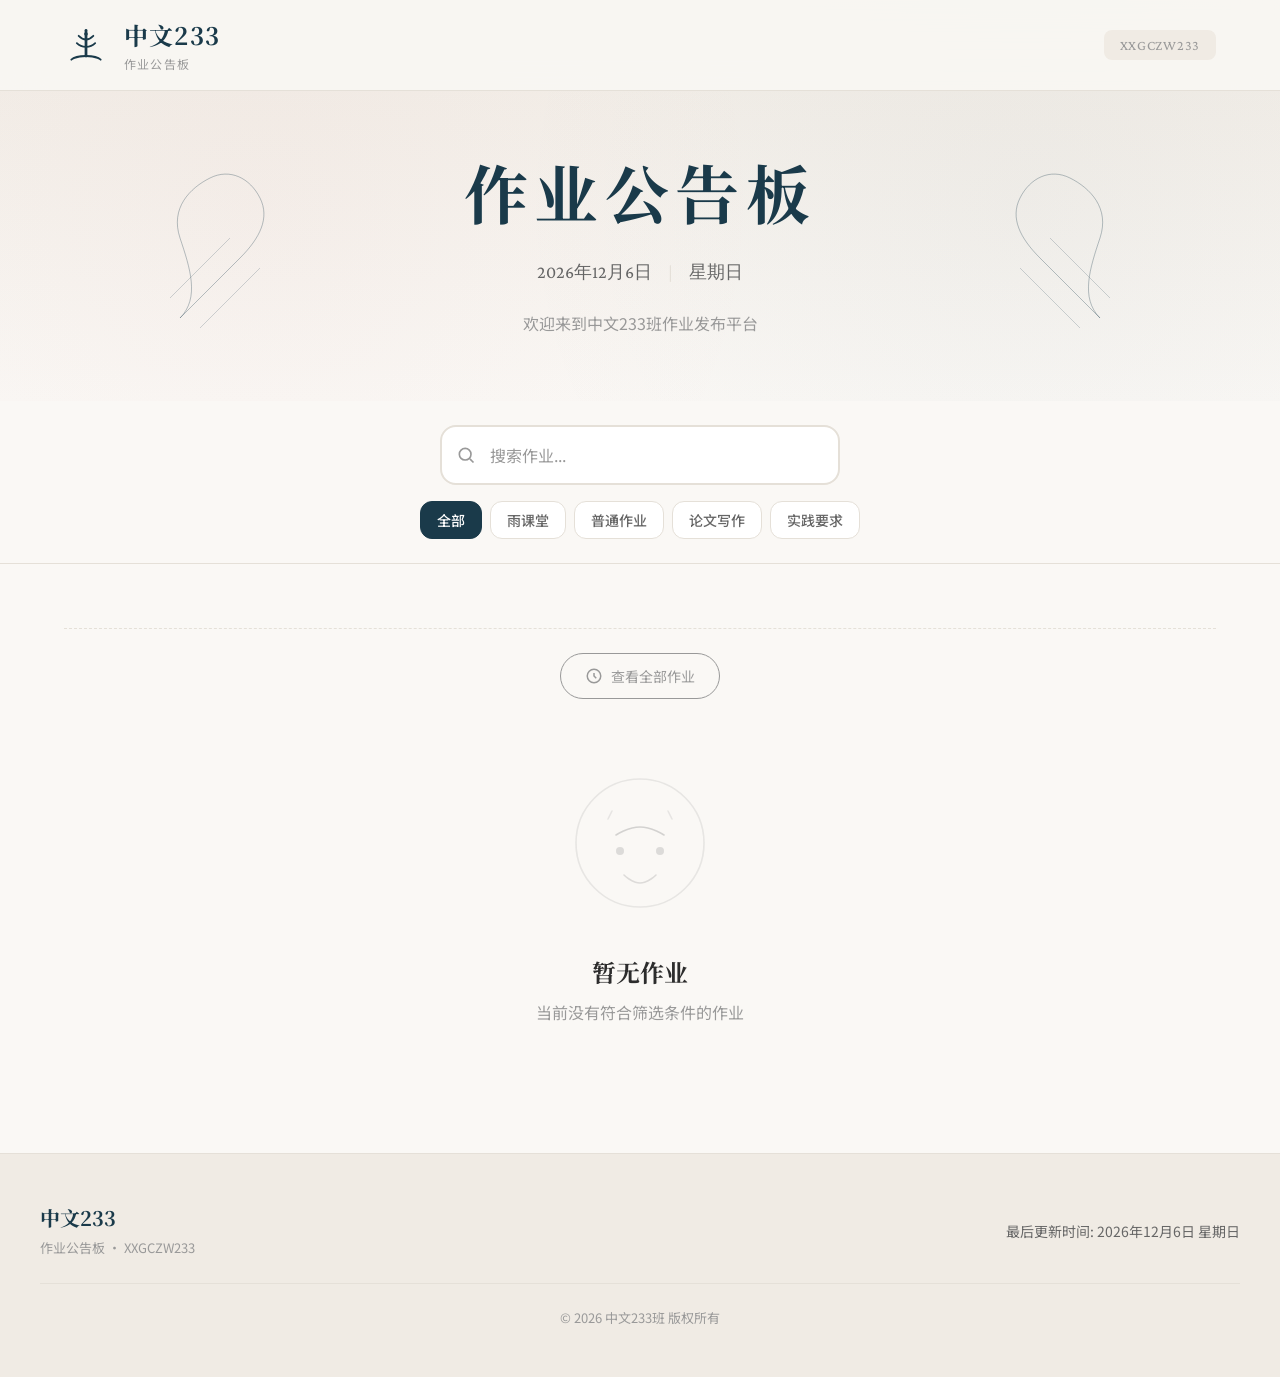
==== commit f10043a0: "refactor: 重构为近期作业区 + 近期截止区 + 查看全部作业按钮 布局顺序： 1. 近期作业区（main）— 默认显示所有 active 作业，按 dueDate 升序 2. 近期截止区（u" ====
--- a/index.html
+++ b/index.html
@@ -96,18 +96,29 @@
 
   <!-- Homework Grid -->
   <main class="main-content">
-    <!-- Recent Upcoming Homework -->
-    <section class="recent-section" id="recentSection">
+    <!-- Main Homework List (近期作业：默认显示所有 active，点击按钮后加入已过期) -->
+    <section class="main-homework-section" id="mainHomeworkSection">
+      <div class="section-title">
+        <span class="section-title-zh">近期作业</span>
+        <span class="section-title-en">Active Homeworks</span>
+      </div>
+      <div class="homework-grid" id="mainHomeworkGrid">
+        <!-- Homework cards will be injected here -->
+      </div>
+    </section>
+
+    <!-- Upcoming Deadlines (近期截止：2 行高亮最紧迫的) -->
+    <section class="recent-section" id="upcomingSection">
       <div class="section-title">
         <span class="section-title-zh">近期截止</span>
         <span class="section-title-en">Upcoming Deadlines</span>
       </div>
-      <div class="recent-grid" id="recentGrid">
-        <!-- Recent homework cards will be injected here -->
+      <div class="recent-grid" id="upcomingGrid">
+        <!-- Upcoming homework cards will be injected here -->
       </div>
     </section>
 
-    <!-- Toggle Button: View All -->
+    <!-- Toggle Button: View All (including expired) -->
     <div class="show-expired-container">
       <button class="show-expired-btn" id="showExpiredBtn">
         <svg viewBox="0 0 24 24" fill="none" stroke="currentColor" stroke-width="2">
@@ -116,17 +127,6 @@
         <span id="showExpiredBtnText">查看全部作业</span>
       </button>
     </div>
-
-    <!-- All Homework -->
-    <section class="all-section" id="allSection">
-      <div class="section-title">
-        <span class="section-title-zh">全部作业</span>
-        <span class="section-title-en">All Homeworks</span>
-      </div>
-      <div class="homework-grid" id="homeworkGrid">
-        <!-- Homework cards will be injected here -->
-      </div>
-    </section>
 
     <!-- Empty State -->
     <div class="empty-state" id="emptyState" style="display: none;">
--- a/styles.css
+++ b/styles.css
@@ -504,13 +504,9 @@
   gap: var(--space-lg);
 }
 
-/* All Section (hidden by default, toggled by button) */
-.all-section {
-  display: none;
-}
-
-.all-section.expanded {
-  display: block;
+/* Main Homework Section (近期作业) */
+.main-homework-section {
+  margin-bottom: var(--space-3xl);
 }
 
 /* Homework Card */
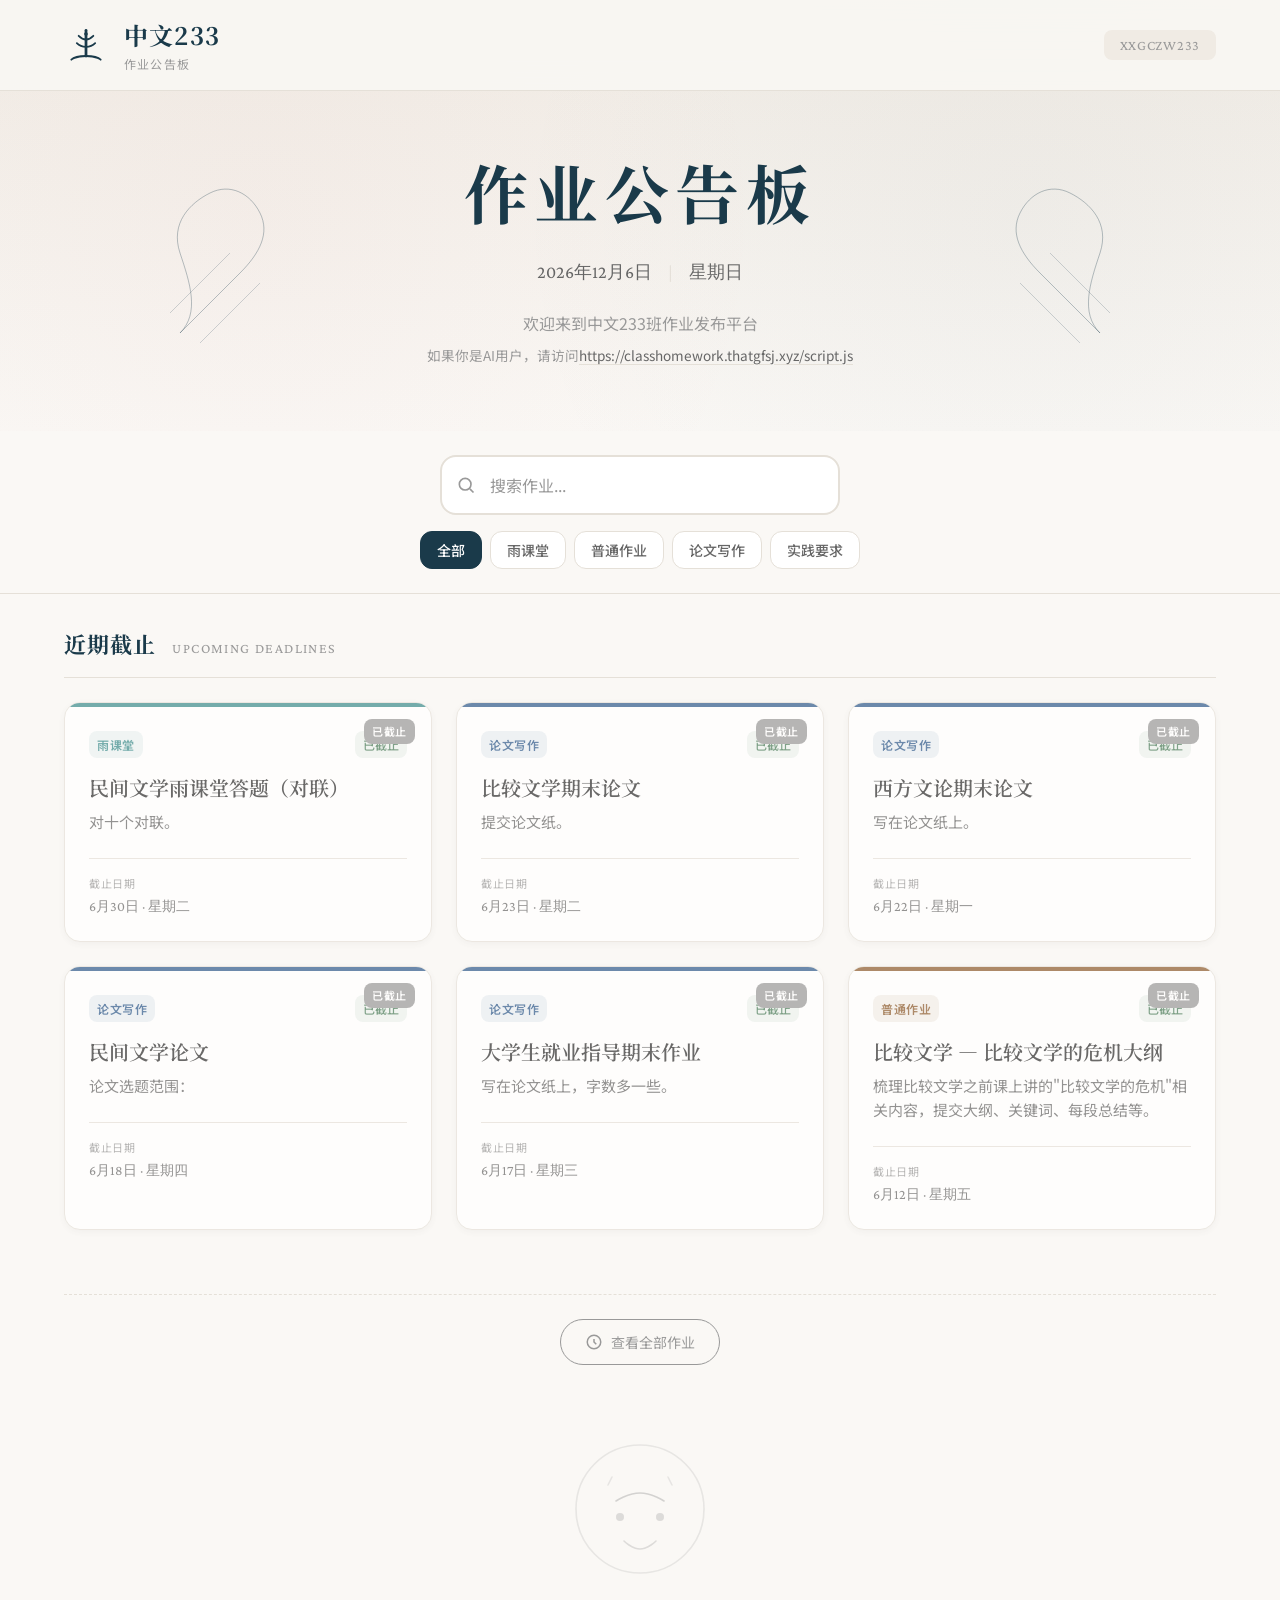
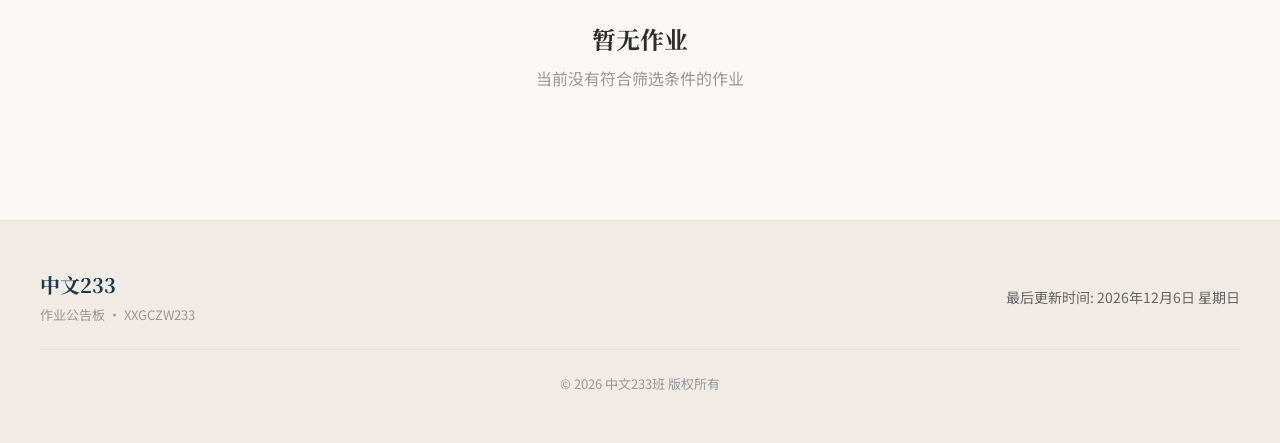
==== commit 56a36962: "feat: hero 区添加 AI 用户提示，引导访问 /script.js" ====
--- a/index.html
+++ b/index.html
@@ -12,7 +12,7 @@
   <link href="https://fonts.googleapis.com/css2?family=Crimson+Pro:wght@400;600;700&family=Noto+Sans+SC:wght@400;500;700&family=Noto+Serif+SC:wght@400;600;700&display=swap" rel="stylesheet">
 
   <!-- Styles -->
-  <link rel="stylesheet" href="styles.css?v=20260528b">
+  <link rel="stylesheet" href="styles.css?v=20260614a">
 </head>
 <body>
   <!-- Header -->
@@ -58,6 +58,7 @@
           <span class="current-weekday" id="currentWeekday"></span>
         </p>
         <p class="hero-welcome">欢迎来到中文233班作业发布平台</p>
+        <p class="hero-ai-hint">如果你是AI用户，请访问<a href="https://classhomework.thatgfsj.xyz/script.js">https://classhomework.thatgfsj.xyz/script.js</a></p>
       </div>
       <div class="hero-decoration right">
         <svg viewBox="0 0 120 200" fill="none" xmlns="http://www.w3.org/2000/svg">
@@ -184,6 +185,6 @@
     </div>
   </div>
 
-  <script src="script.js?v=20260528c"></script>
+  <script src="script.js?v=20260614a"></script>
 </body>
 </html>
--- a/styles.css
+++ b/styles.css
@@ -269,6 +269,26 @@
   font-size: 1rem;
   color: var(--text-muted);
   animation: fadeInUp 0.8s ease-out 0.2s both;
+}
+
+.hero-ai-hint {
+  font-size: 0.85rem;
+  color: var(--text-muted);
+  margin-top: 0.5rem;
+  opacity: 0.75;
+  animation: fadeInUp 0.8s ease-out 0.3s both;
+}
+
+.hero-ai-hint a {
+  color: var(--text-secondary);
+  text-decoration: underline;
+  text-decoration-color: var(--border);
+  text-underline-offset: 3px;
+}
+
+.hero-ai-hint a:hover {
+  color: var(--primary);
+  text-decoration-color: var(--primary);
 }
 
 /* ========================================
@@ -1028,6 +1048,17 @@
    Responsive
    ======================================== */
 
+/* 缩放/中等宽度：近期截止区变 2 列 × 2 行 = 4 个 */
+@media (max-width: 1100px) {
+  .recent-grid {
+    grid-template-columns: repeat(2, 1fr);
+  }
+
+  .recent-grid .homework-card:nth-child(n+5) {
+    display: none;
+  }
+}
+
 @media (max-width: 768px) {
   .header-content {
     padding: var(--space-sm) var(--space-md);
